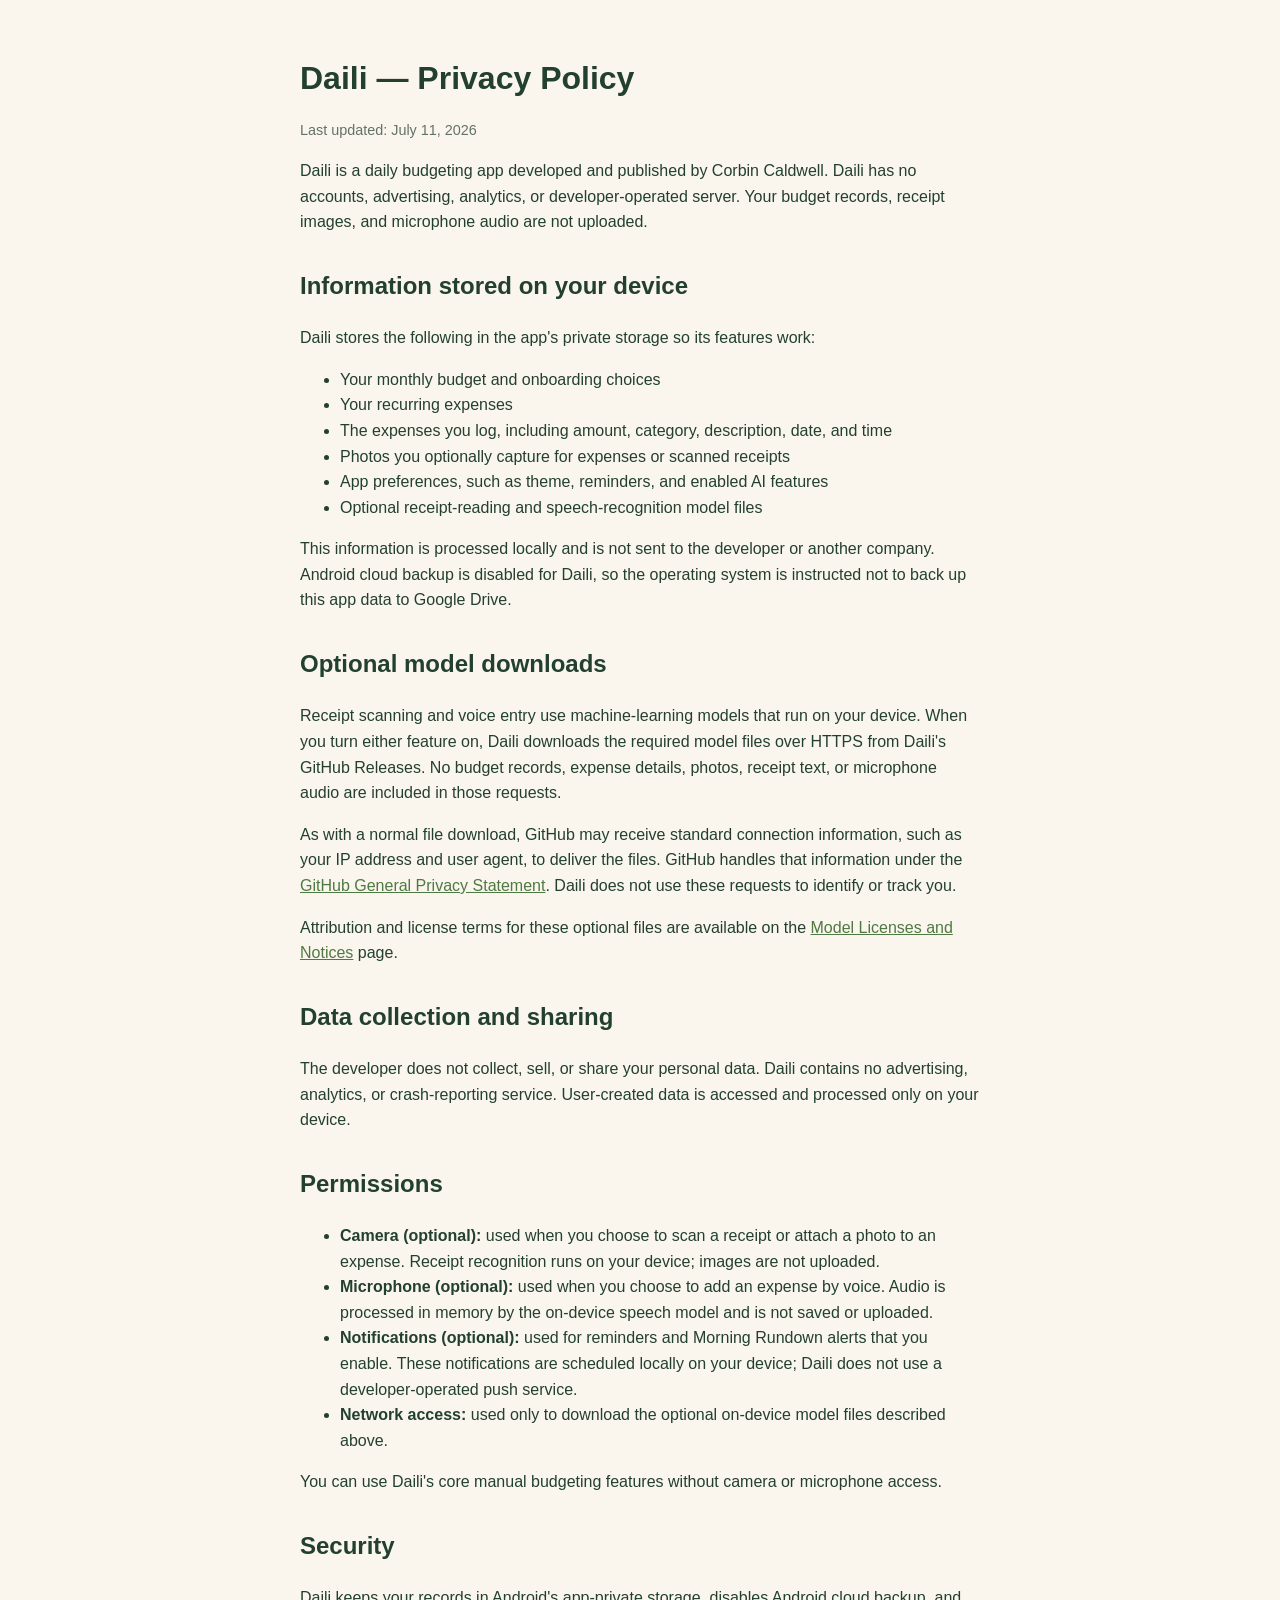
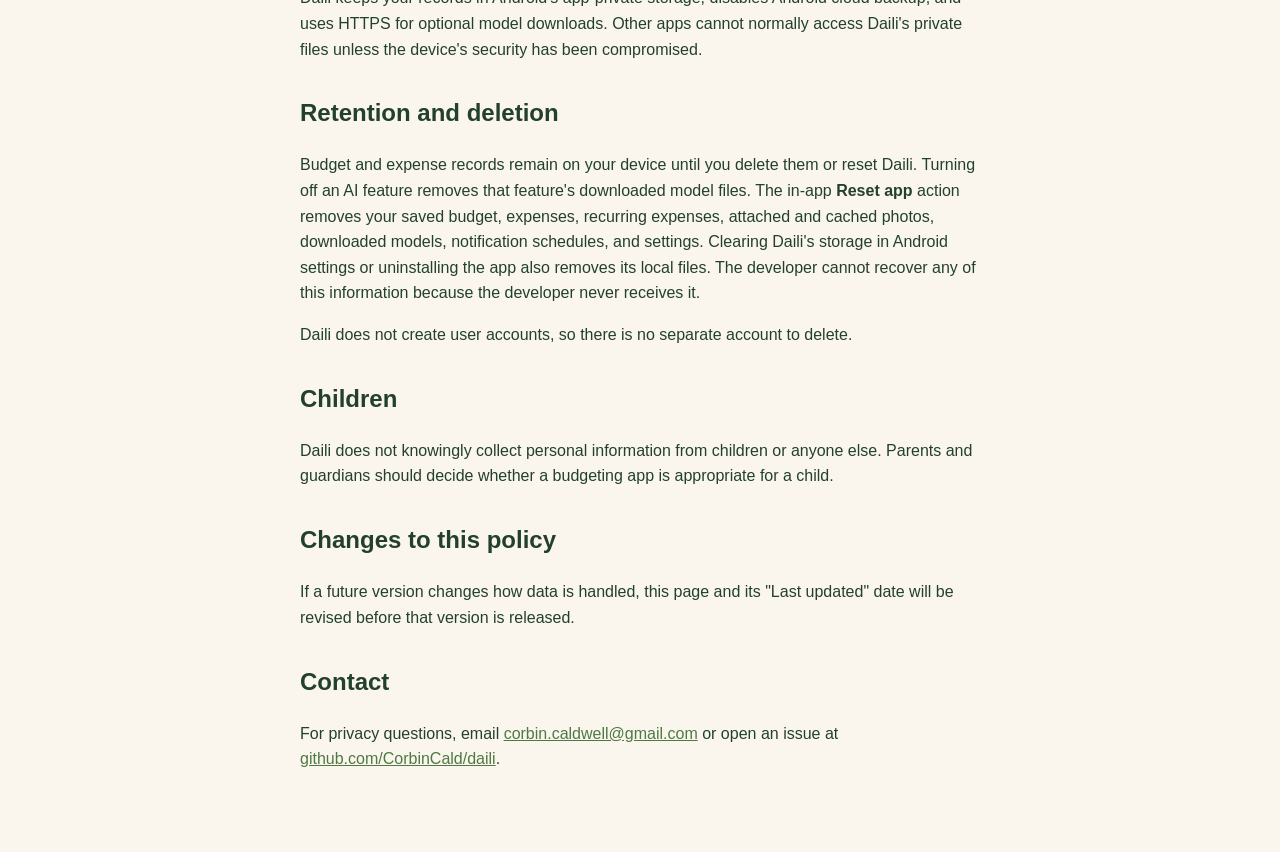
==== docs/index.html @ c700adec "chore: publish Daili distribution resources" ====
<!doctype html>
<html lang="en">
<head>
  <meta charset="utf-8" />
  <meta name="viewport" content="width=device-width, initial-scale=1" />
  <title>Daili — Privacy Policy</title>
  <style>
    body {
      font-family: -apple-system, BlinkMacSystemFont, "Segoe UI", Roboto, sans-serif;
      max-width: 680px;
      margin: 0 auto;
      padding: 2rem 1.25rem 4rem;
      line-height: 1.6;
      color: #23402f;
      background: #faf6ee;
    }
    h1 { margin-bottom: 0.25rem; }
    h2 { margin-top: 2rem; }
    .updated { color: #647266; font-size: 0.9rem; }
    a { color: #4f7942; }
  </style>
</head>
<body>
  <h1>Daili — Privacy Policy</h1>
  <p class="updated">Last updated: July 11, 2026</p>

  <p>
    Daili is a daily budgeting app developed and published by Corbin Caldwell.
    Daili has no accounts, advertising, analytics, or developer-operated server.
    Your budget records, receipt images, and microphone audio are not uploaded.
  </p>

  <h2>Information stored on your device</h2>
  <p>Daili stores the following in the app's private storage so its features work:</p>
  <ul>
    <li>Your monthly budget and onboarding choices</li>
    <li>Your recurring expenses</li>
    <li>The expenses you log, including amount, category, description, date, and time</li>
    <li>Photos you optionally capture for expenses or scanned receipts</li>
    <li>App preferences, such as theme, reminders, and enabled AI features</li>
    <li>Optional receipt-reading and speech-recognition model files</li>
  </ul>
  <p>
    This information is processed locally and is not sent to the developer or another
    company. Android cloud backup is disabled for Daili, so the operating system is
    instructed not to back up this app data to Google Drive.
  </p>

  <h2>Optional model downloads</h2>
  <p>
    Receipt scanning and voice entry use machine-learning models that run on your device.
    When you turn either feature on, Daili downloads the required model files over HTTPS
    from Daili's GitHub Releases. No budget records, expense details, photos, receipt text,
    or microphone audio are included in those requests.
  </p>
  <p>
    As with a normal file download, GitHub may receive standard connection information,
    such as your IP address and user agent, to deliver the files. GitHub handles that
    information under the
    <a href="https://docs.github.com/en/site-policy/privacy-policies/github-general-privacy-statement">GitHub General Privacy Statement</a>.
    Daili does not use these requests to identify or track you.
  </p>
  <p>
    Attribution and license terms for these optional files are available on the
    <a href="./model-notices.html">Model Licenses and Notices</a> page.
  </p>

  <h2>Data collection and sharing</h2>
  <p>
    The developer does not collect, sell, or share your personal data. Daili contains no
    advertising, analytics, or crash-reporting service. User-created data is accessed and
    processed only on your device.
  </p>

  <h2>Permissions</h2>
  <ul>
    <li>
      <strong>Camera (optional):</strong> used when you choose to scan a receipt or attach a
      photo to an expense. Receipt recognition runs on your device; images are not uploaded.
    </li>
    <li>
      <strong>Microphone (optional):</strong> used when you choose to add an expense by voice.
      Audio is processed in memory by the on-device speech model and is not saved or uploaded.
    </li>
    <li>
      <strong>Notifications (optional):</strong> used for reminders and Morning Rundown alerts
      that you enable. These notifications are scheduled locally on your device; Daili does
      not use a developer-operated push service.
    </li>
    <li>
      <strong>Network access:</strong> used only to download the optional on-device model files
      described above.
    </li>
  </ul>
  <p>You can use Daili's core manual budgeting features without camera or microphone access.</p>

  <h2>Security</h2>
  <p>
    Daili keeps your records in Android's app-private storage, disables Android cloud backup,
    and uses HTTPS for optional model downloads. Other apps cannot normally access Daili's
    private files unless the device's security has been compromised.
  </p>

  <h2>Retention and deletion</h2>
  <p>
    Budget and expense records remain on your device until you delete them or reset Daili.
    Turning off an AI feature removes that feature's downloaded model files. The in-app
    <strong>Reset app</strong> action removes your saved budget, expenses, recurring expenses,
    attached and cached photos, downloaded models, notification schedules, and settings.
    Clearing Daili's storage in Android settings or uninstalling the app also removes its local
    files. The developer cannot recover any of this information because the developer never
    receives it.
  </p>
  <p>Daili does not create user accounts, so there is no separate account to delete.</p>

  <h2>Children</h2>
  <p>
    Daili does not knowingly collect personal information from children or anyone else.
    Parents and guardians should decide whether a budgeting app is appropriate for a child.
  </p>

  <h2>Changes to this policy</h2>
  <p>
    If a future version changes how data is handled, this page and its "Last updated" date
    will be revised before that version is released.
  </p>

  <h2>Contact</h2>
  <p>
    For privacy questions, email
    <a href="mailto:corbin.caldwell@gmail.com">corbin.caldwell@gmail.com</a>
    or open an issue at
    <a href="https://github.com/CorbinCald/daili">github.com/CorbinCald/daili</a>.
  </p>
</body>
</html>
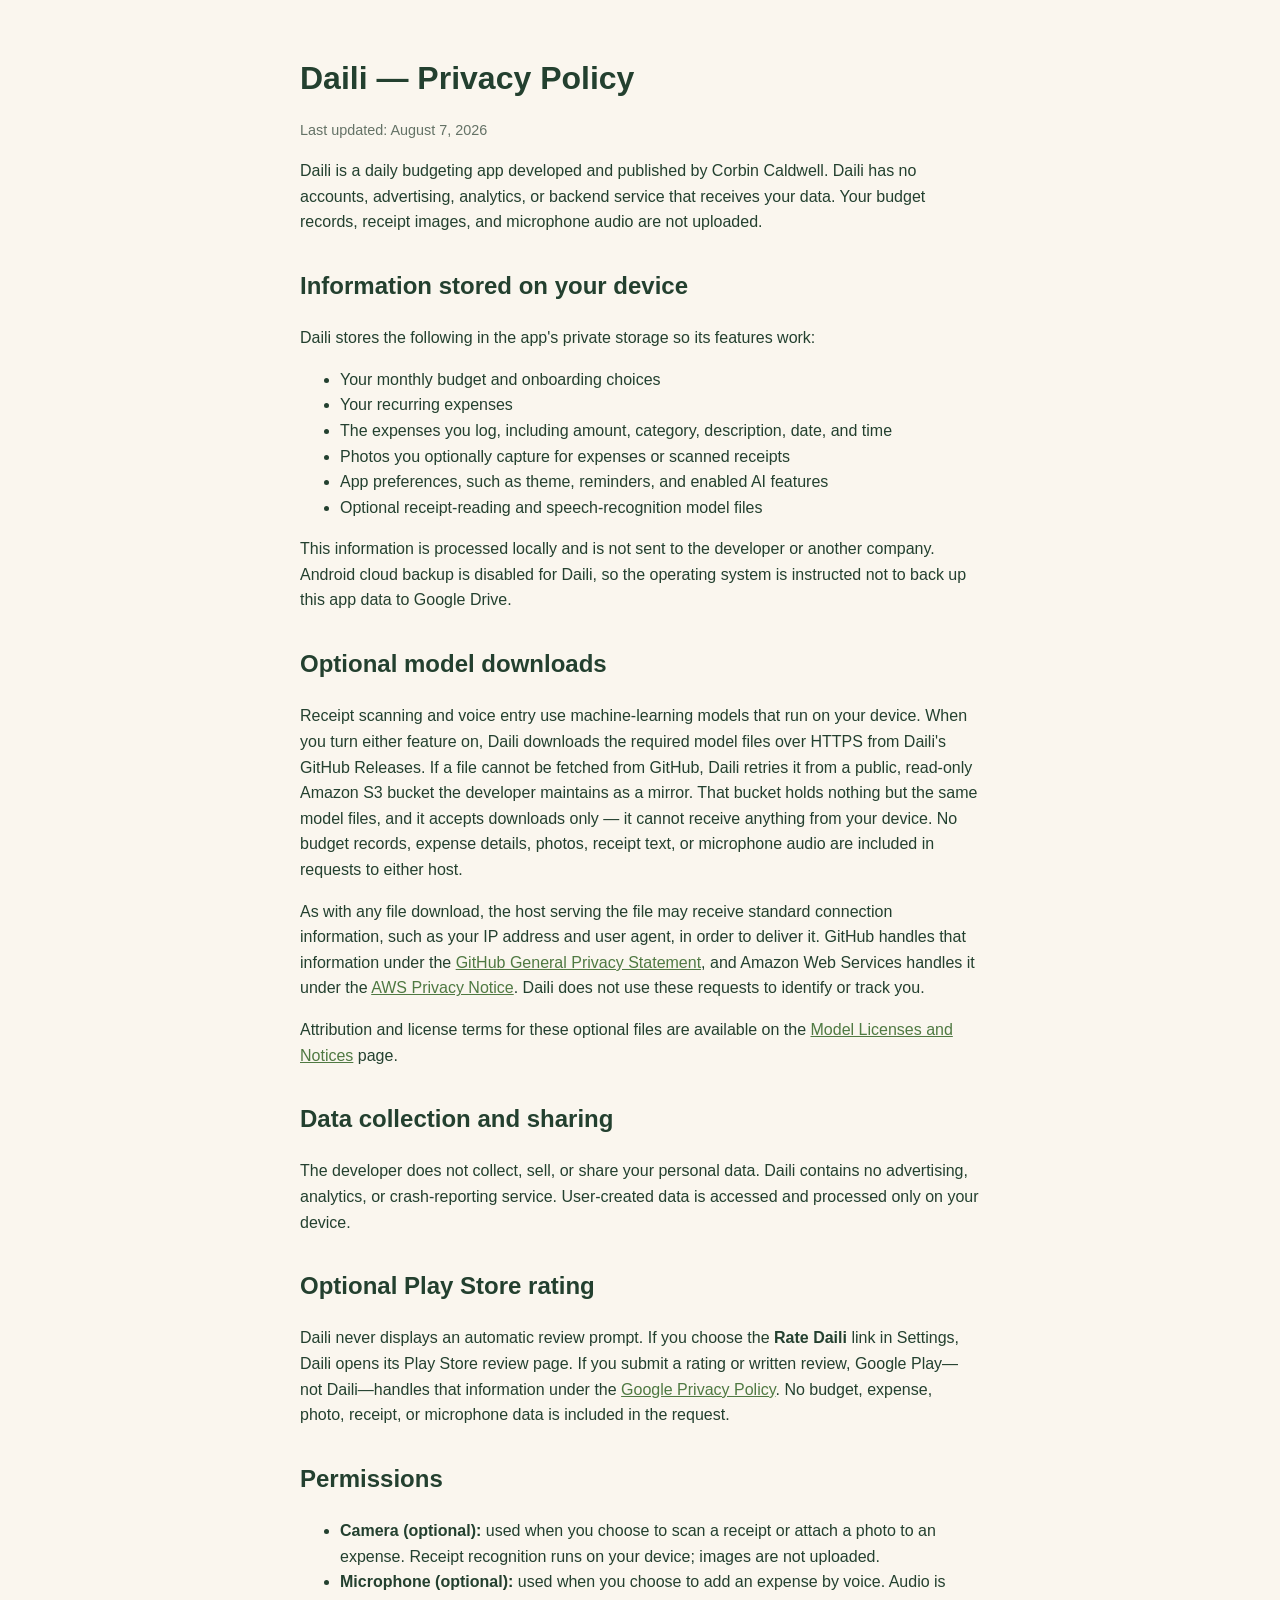
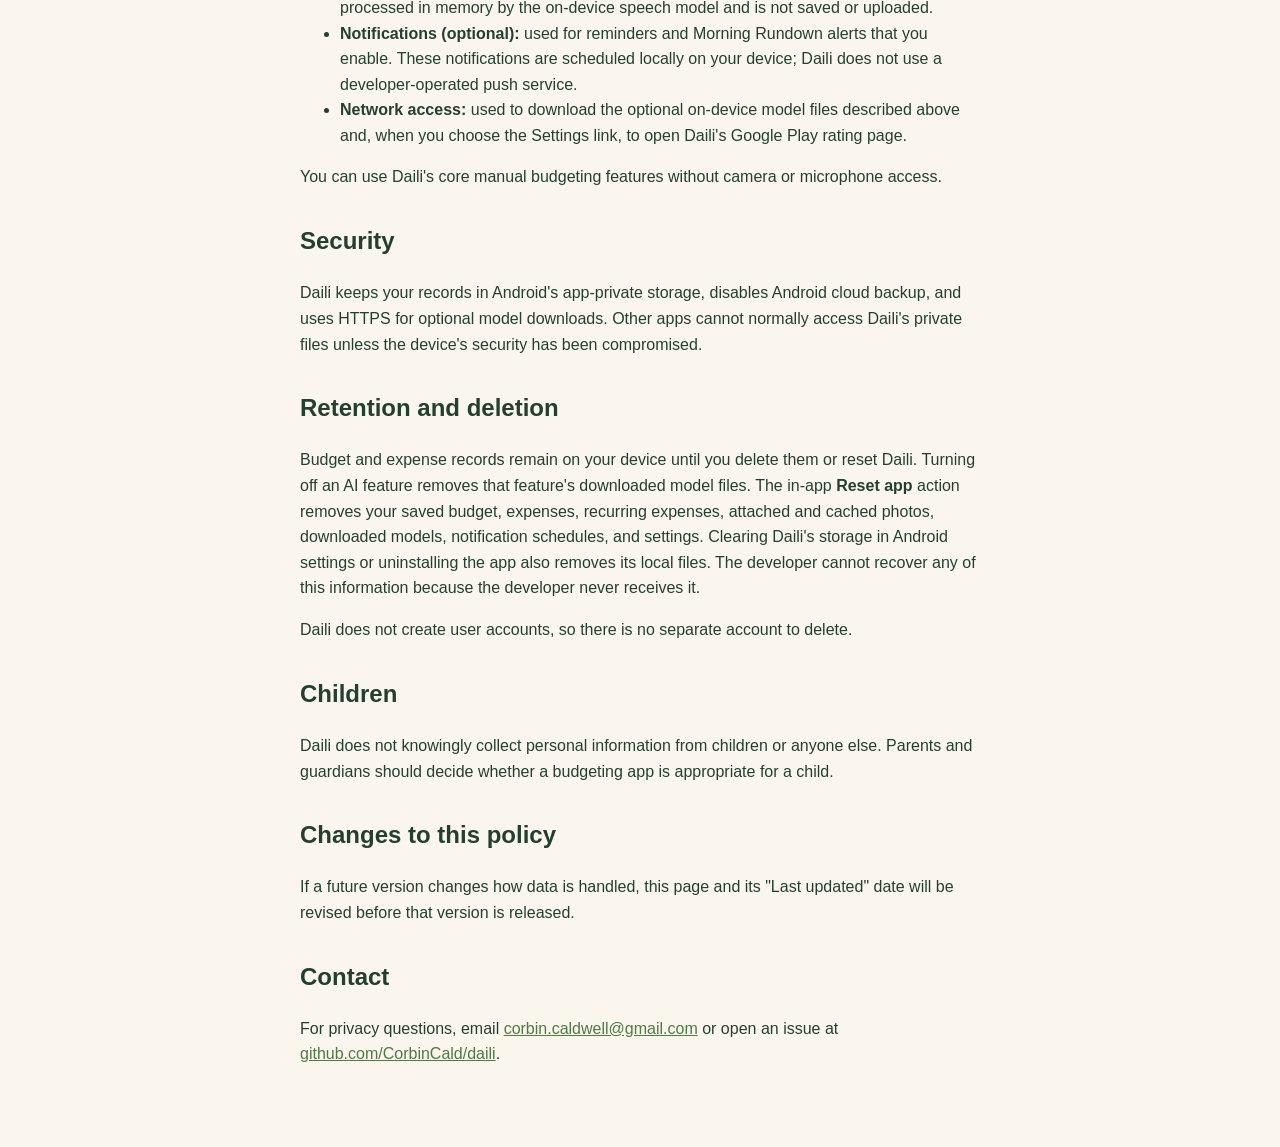
==== commit cc12e6be: "docs: sync the published policy and notices with the shipping app The live pages were last updated J" ====
--- a/docs/index.html
+++ b/docs/index.html
@@ -22,12 +22,13 @@
 </head>
 <body>
   <h1>Daili — Privacy Policy</h1>
-  <p class="updated">Last updated: July 11, 2026</p>
+  <p class="updated">Last updated: August 7, 2026</p>
 
   <p>
     Daili is a daily budgeting app developed and published by Corbin Caldwell.
-    Daili has no accounts, advertising, analytics, or developer-operated server.
-    Your budget records, receipt images, and microphone audio are not uploaded.
+    Daili has no accounts, advertising, analytics, or backend service that receives
+    your data. Your budget records, receipt images, and microphone audio are not
+    uploaded.
   </p>
 
   <h2>Information stored on your device</h2>
@@ -50,14 +51,19 @@
   <p>
     Receipt scanning and voice entry use machine-learning models that run on your device.
     When you turn either feature on, Daili downloads the required model files over HTTPS
-    from Daili's GitHub Releases. No budget records, expense details, photos, receipt text,
-    or microphone audio are included in those requests.
+    from Daili's GitHub Releases. If a file cannot be fetched from GitHub, Daili retries it
+    from a public, read-only Amazon S3 bucket the developer maintains as a mirror. That
+    bucket holds nothing but the same model files, and it accepts downloads only — it
+    cannot receive anything from your device. No budget records, expense details, photos,
+    receipt text, or microphone audio are included in requests to either host.
   </p>
   <p>
-    As with a normal file download, GitHub may receive standard connection information,
-    such as your IP address and user agent, to deliver the files. GitHub handles that
-    information under the
-    <a href="https://docs.github.com/en/site-policy/privacy-policies/github-general-privacy-statement">GitHub General Privacy Statement</a>.
+    As with any file download, the host serving the file may receive standard connection
+    information, such as your IP address and user agent, in order to deliver it. GitHub
+    handles that information under the
+    <a href="https://docs.github.com/en/site-policy/privacy-policies/github-general-privacy-statement">GitHub General Privacy Statement</a>,
+    and Amazon Web Services handles it under the
+    <a href="https://aws.amazon.com/privacy/">AWS Privacy Notice</a>.
     Daili does not use these requests to identify or track you.
   </p>
   <p>
@@ -70,6 +76,15 @@
     The developer does not collect, sell, or share your personal data. Daili contains no
     advertising, analytics, or crash-reporting service. User-created data is accessed and
     processed only on your device.
+  </p>
+
+  <h2>Optional Play Store rating</h2>
+  <p>
+    Daili never displays an automatic review prompt. If you choose the
+    <strong>Rate Daili</strong> link in Settings, Daili opens its Play Store review page.
+    If you submit a rating or written review, Google Play—not Daili—handles that information under the
+    <a href="https://policies.google.com/privacy">Google Privacy Policy</a>. No budget,
+    expense, photo, receipt, or microphone data is included in the request.
   </p>
 
   <h2>Permissions</h2>
@@ -88,8 +103,9 @@
       not use a developer-operated push service.
     </li>
     <li>
-      <strong>Network access:</strong> used only to download the optional on-device model files
-      described above.
+      <strong>Network access:</strong> used to download the optional on-device model files
+      described above and, when you choose the Settings link, to open Daili's Google Play
+      rating page.
     </li>
   </ul>
   <p>You can use Daili's core manual budgeting features without camera or microphone access.</p>
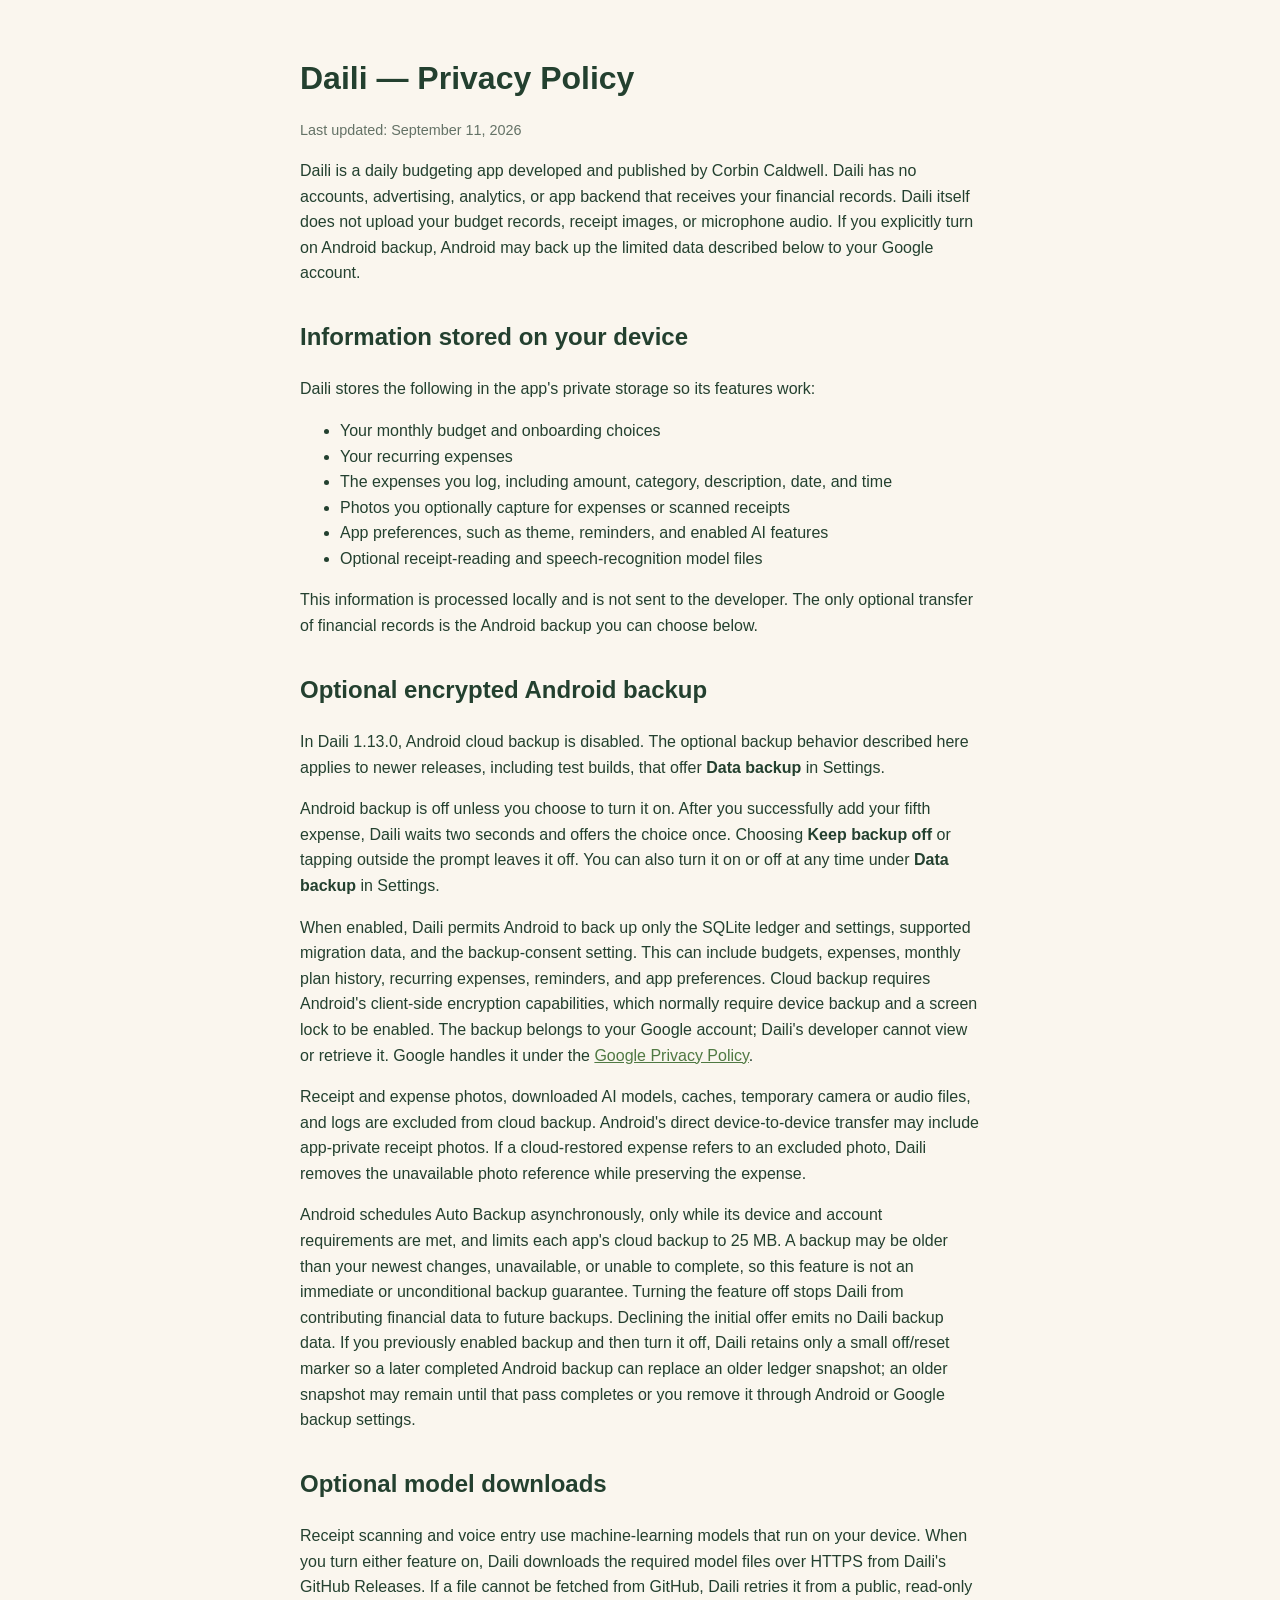
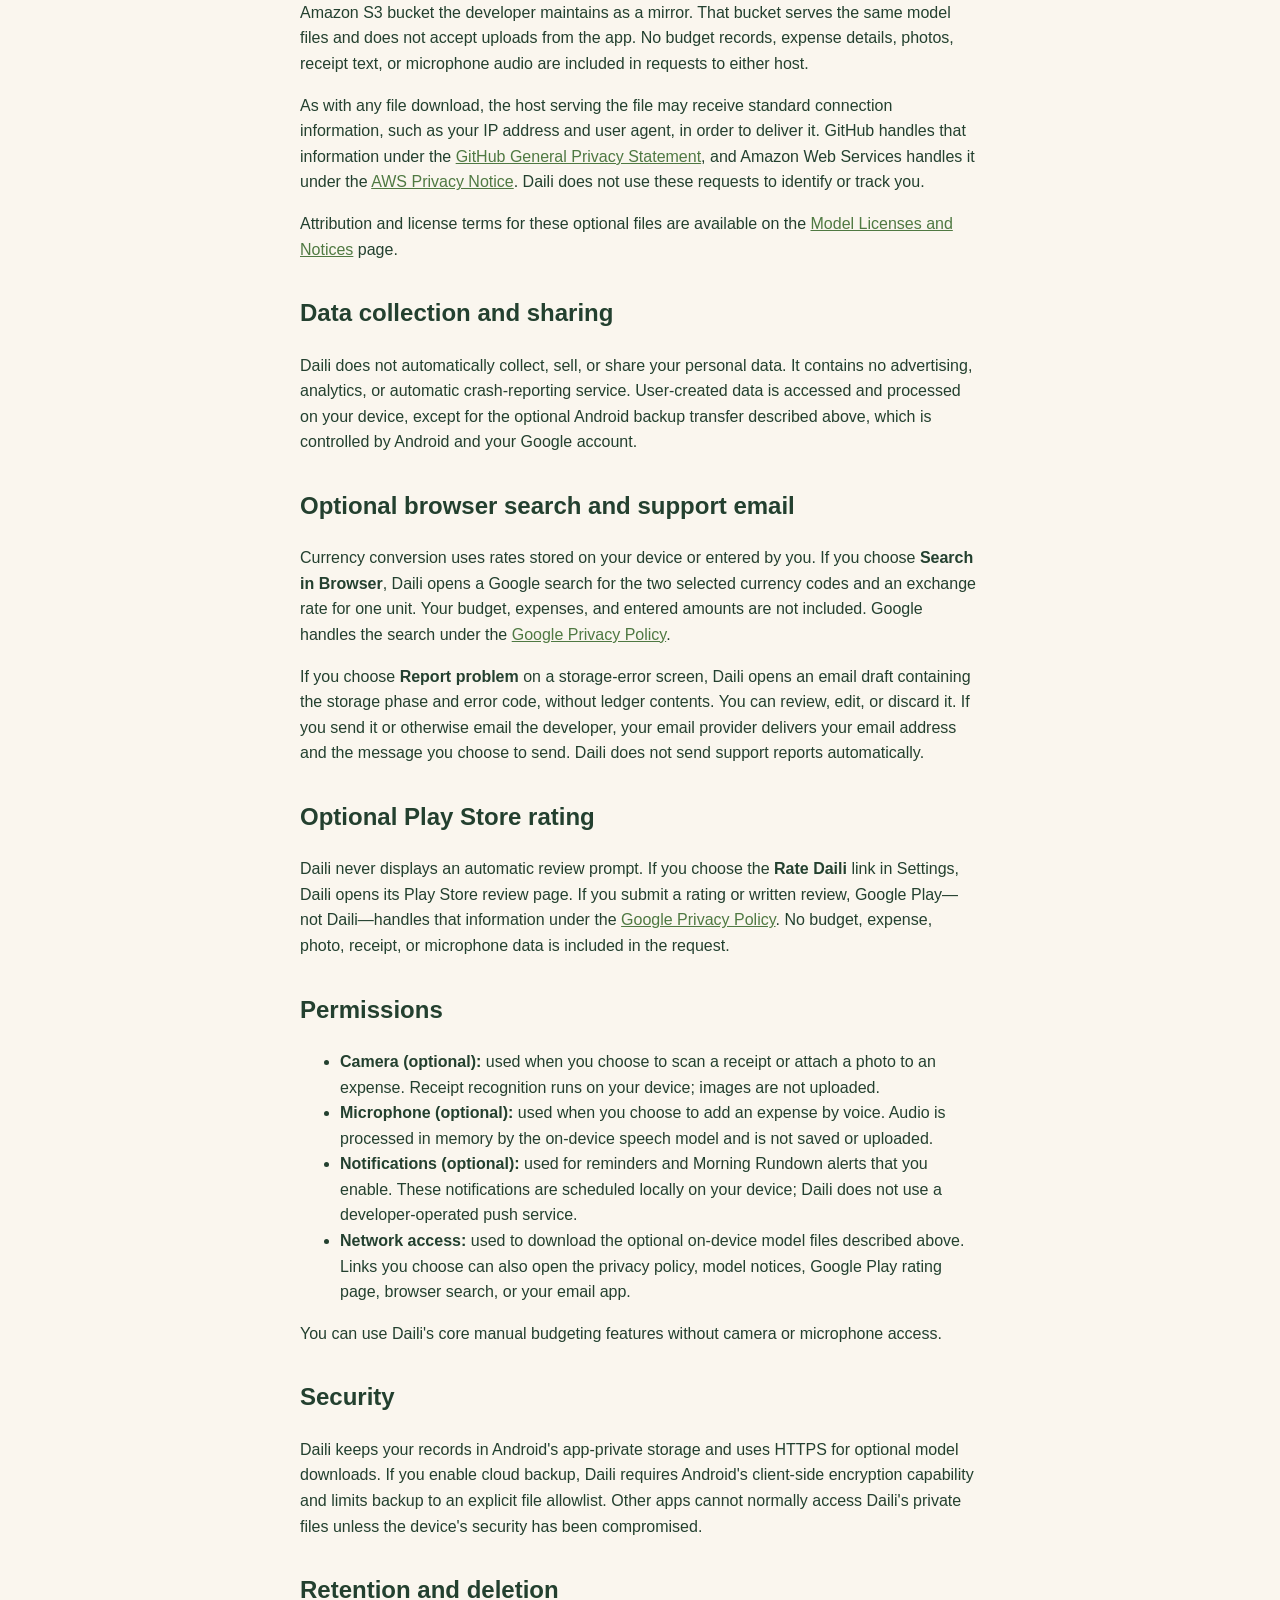
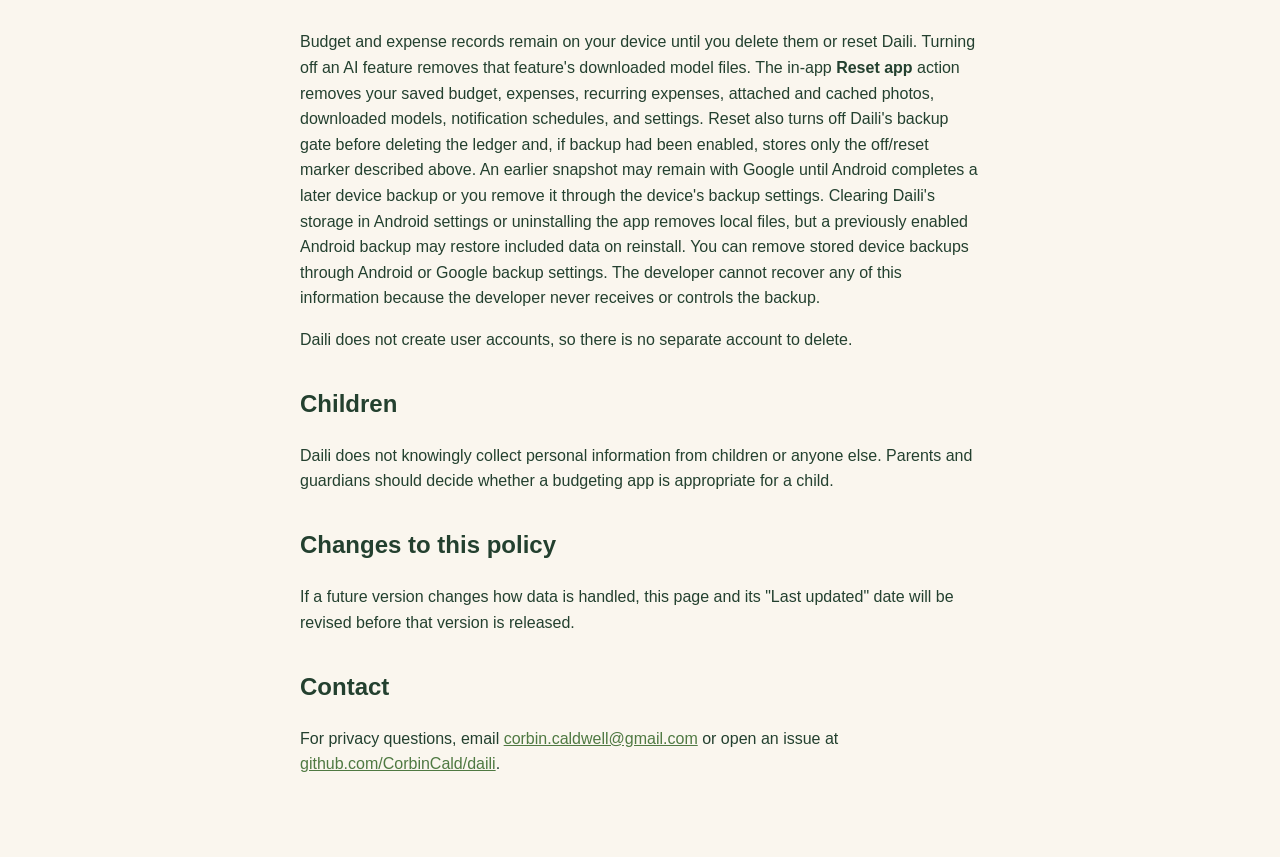
==== commit e04f7359: "docs: update privacy disclosures and model license notices" ====
--- a/docs/index.html
+++ b/docs/index.html
@@ -22,13 +22,14 @@
 </head>
 <body>
   <h1>Daili — Privacy Policy</h1>
-  <p class="updated">Last updated: August 7, 2026</p>
+  <p class="updated">Last updated: September 11, 2026</p>
 
   <p>
     Daili is a daily budgeting app developed and published by Corbin Caldwell.
-    Daili has no accounts, advertising, analytics, or backend service that receives
-    your data. Your budget records, receipt images, and microphone audio are not
-    uploaded.
+    Daili has no accounts, advertising, analytics, or app backend that receives
+    your financial records. Daili itself does not upload your budget records, receipt images,
+    or microphone audio. If you explicitly turn on Android backup, Android may
+    back up the limited data described below to your Google account.
   </p>
 
   <h2>Information stored on your device</h2>
@@ -42,9 +43,48 @@
     <li>Optional receipt-reading and speech-recognition model files</li>
   </ul>
   <p>
-    This information is processed locally and is not sent to the developer or another
-    company. Android cloud backup is disabled for Daili, so the operating system is
-    instructed not to back up this app data to Google Drive.
+    This information is processed locally and is not sent to the developer. The only
+    optional transfer of financial records is the Android backup you can choose below.
+  </p>
+
+  <h2>Optional encrypted Android backup</h2>
+  <p>
+    In Daili 1.13.0, Android cloud backup is disabled. The optional backup behavior
+    described here applies to newer releases, including test builds, that offer
+    <strong>Data backup</strong> in Settings.
+  </p>
+  <p>
+    Android backup is off unless you choose to turn it on. After you successfully add
+    your fifth expense, Daili waits two seconds and offers the choice once. Choosing
+    <strong>Keep backup off</strong> or tapping outside the prompt leaves it off. You
+    can also turn it on or off at any time under <strong>Data backup</strong> in Settings.
+  </p>
+  <p>
+    When enabled, Daili permits Android to back up only the SQLite ledger and settings,
+    supported migration data, and the backup-consent setting. This can include budgets,
+    expenses, monthly plan history, recurring expenses, reminders, and app preferences.
+    Cloud backup requires Android's client-side encryption capabilities, which normally
+    require device backup and a screen lock to be enabled. The backup belongs to your
+    Google account; Daili's developer cannot view or retrieve it. Google handles it under
+    the <a href="https://policies.google.com/privacy">Google Privacy Policy</a>.
+  </p>
+  <p>
+    Receipt and expense photos, downloaded AI models, caches, temporary camera or audio
+    files, and logs are excluded from cloud backup. Android's direct device-to-device
+    transfer may include app-private receipt photos. If a cloud-restored expense refers
+    to an excluded photo, Daili removes the unavailable photo reference while preserving
+    the expense.
+  </p>
+  <p>
+    Android schedules Auto Backup asynchronously, only while its device and account
+    requirements are met, and limits each app's cloud backup to 25 MB. A backup may be
+    older than your newest changes, unavailable, or unable to complete, so this feature
+    is not an immediate or unconditional backup guarantee. Turning the feature off stops
+    Daili from contributing financial data to future backups. Declining the initial offer
+    emits no Daili backup data. If you previously enabled backup and then turn it off,
+    Daili retains only a small off/reset marker so a later completed Android backup can
+    replace an older ledger snapshot; an older snapshot may remain until that pass
+    completes or you remove it through Android or Google backup settings.
   </p>
 
   <h2>Optional model downloads</h2>
@@ -53,8 +93,8 @@
     When you turn either feature on, Daili downloads the required model files over HTTPS
     from Daili's GitHub Releases. If a file cannot be fetched from GitHub, Daili retries it
     from a public, read-only Amazon S3 bucket the developer maintains as a mirror. That
-    bucket holds nothing but the same model files, and it accepts downloads only — it
-    cannot receive anything from your device. No budget records, expense details, photos,
+    bucket serves the same model files and does not accept uploads from the app.
+    No budget records, expense details, photos,
     receipt text, or microphone audio are included in requests to either host.
   </p>
   <p>
@@ -73,9 +113,26 @@
 
   <h2>Data collection and sharing</h2>
   <p>
-    The developer does not collect, sell, or share your personal data. Daili contains no
-    advertising, analytics, or crash-reporting service. User-created data is accessed and
-    processed only on your device.
+    Daili does not automatically collect, sell, or share your personal data. It contains no
+    advertising, analytics, or automatic crash-reporting service. User-created data is accessed and
+    processed on your device, except for the optional Android backup transfer described
+    above, which is controlled by Android and your Google account.
+  </p>
+
+  <h2>Optional browser search and support email</h2>
+  <p>
+    Currency conversion uses rates stored on your device or entered by you. If you
+    choose <strong>Search in Browser</strong>, Daili opens a Google search for the two
+    selected currency codes and an exchange rate for one unit. Your budget, expenses,
+    and entered amounts are not included. Google handles the search under the
+    <a href="https://policies.google.com/privacy">Google Privacy Policy</a>.
+  </p>
+  <p>
+    If you choose <strong>Report problem</strong> on a storage-error screen, Daili
+    opens an email draft containing the storage phase and error code, without ledger
+    contents. You can review, edit, or discard it. If you send it or otherwise email
+    the developer, your email provider delivers your email address and the message
+    you choose to send. Daili does not send support reports automatically.
   </p>
 
   <h2>Optional Play Store rating</h2>
@@ -104,17 +161,19 @@
     </li>
     <li>
       <strong>Network access:</strong> used to download the optional on-device model files
-      described above and, when you choose the Settings link, to open Daili's Google Play
-      rating page.
+      described above. Links you choose can also open the privacy policy, model notices,
+      Google Play rating page, browser search, or your email app.
     </li>
   </ul>
   <p>You can use Daili's core manual budgeting features without camera or microphone access.</p>
 
   <h2>Security</h2>
   <p>
-    Daili keeps your records in Android's app-private storage, disables Android cloud backup,
-    and uses HTTPS for optional model downloads. Other apps cannot normally access Daili's
-    private files unless the device's security has been compromised.
+    Daili keeps your records in Android's app-private storage and uses HTTPS for optional
+    model downloads. If you enable cloud backup, Daili requires Android's client-side
+    encryption capability and limits backup to an explicit file allowlist. Other apps
+    cannot normally access Daili's private files unless the device's security has been
+    compromised.
   </p>
 
   <h2>Retention and deletion</h2>
@@ -123,9 +182,15 @@
     Turning off an AI feature removes that feature's downloaded model files. The in-app
     <strong>Reset app</strong> action removes your saved budget, expenses, recurring expenses,
     attached and cached photos, downloaded models, notification schedules, and settings.
-    Clearing Daili's storage in Android settings or uninstalling the app also removes its local
-    files. The developer cannot recover any of this information because the developer never
-    receives it.
+    Reset also turns off Daili's backup gate before deleting the ledger and, if backup had
+    been enabled, stores only the off/reset marker described above. An earlier snapshot
+    may remain with Google until
+    Android completes a later device backup or you remove it through the device's backup
+    settings. Clearing Daili's storage in
+    Android settings or uninstalling the app removes local files, but a previously enabled
+    Android backup may restore included data on reinstall. You can remove stored device
+    backups through Android or Google backup settings. The developer cannot recover any of
+    this information because the developer never receives or controls the backup.
   </p>
   <p>Daili does not create user accounts, so there is no separate account to delete.</p>
 
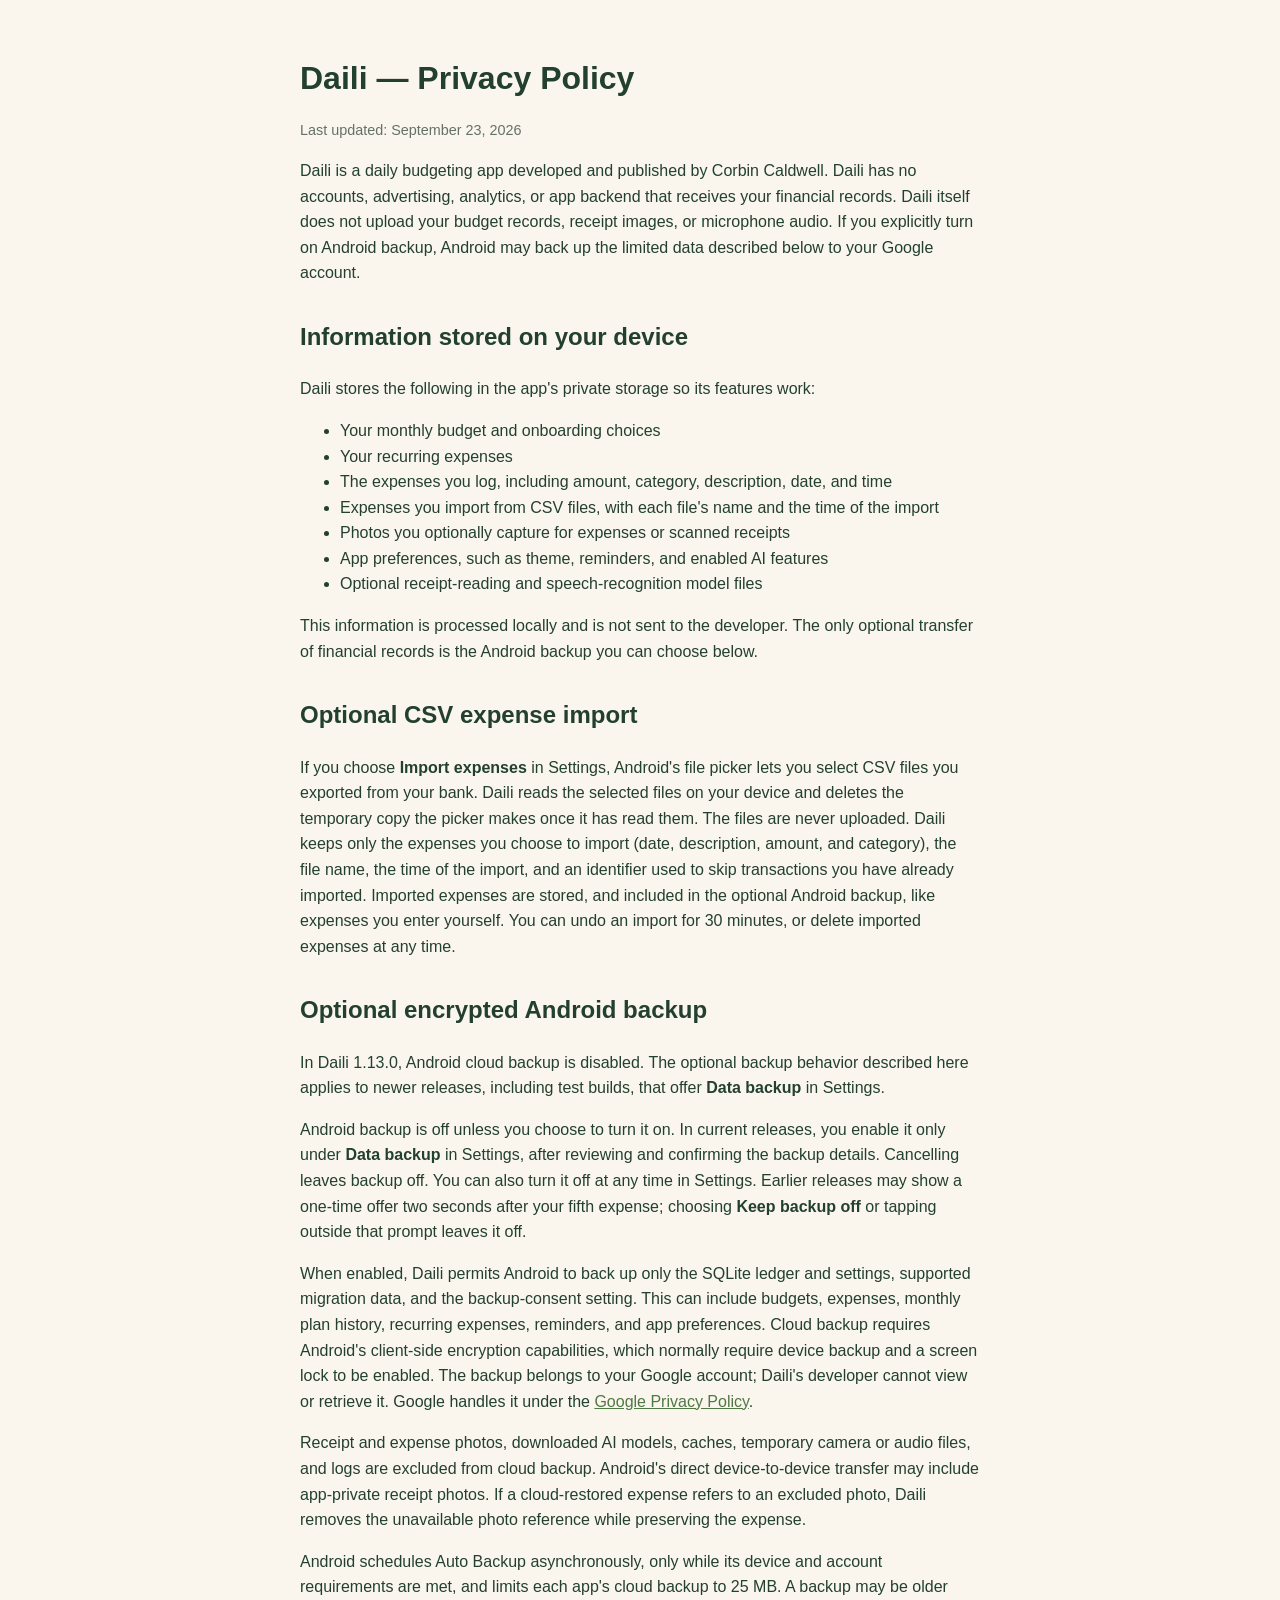
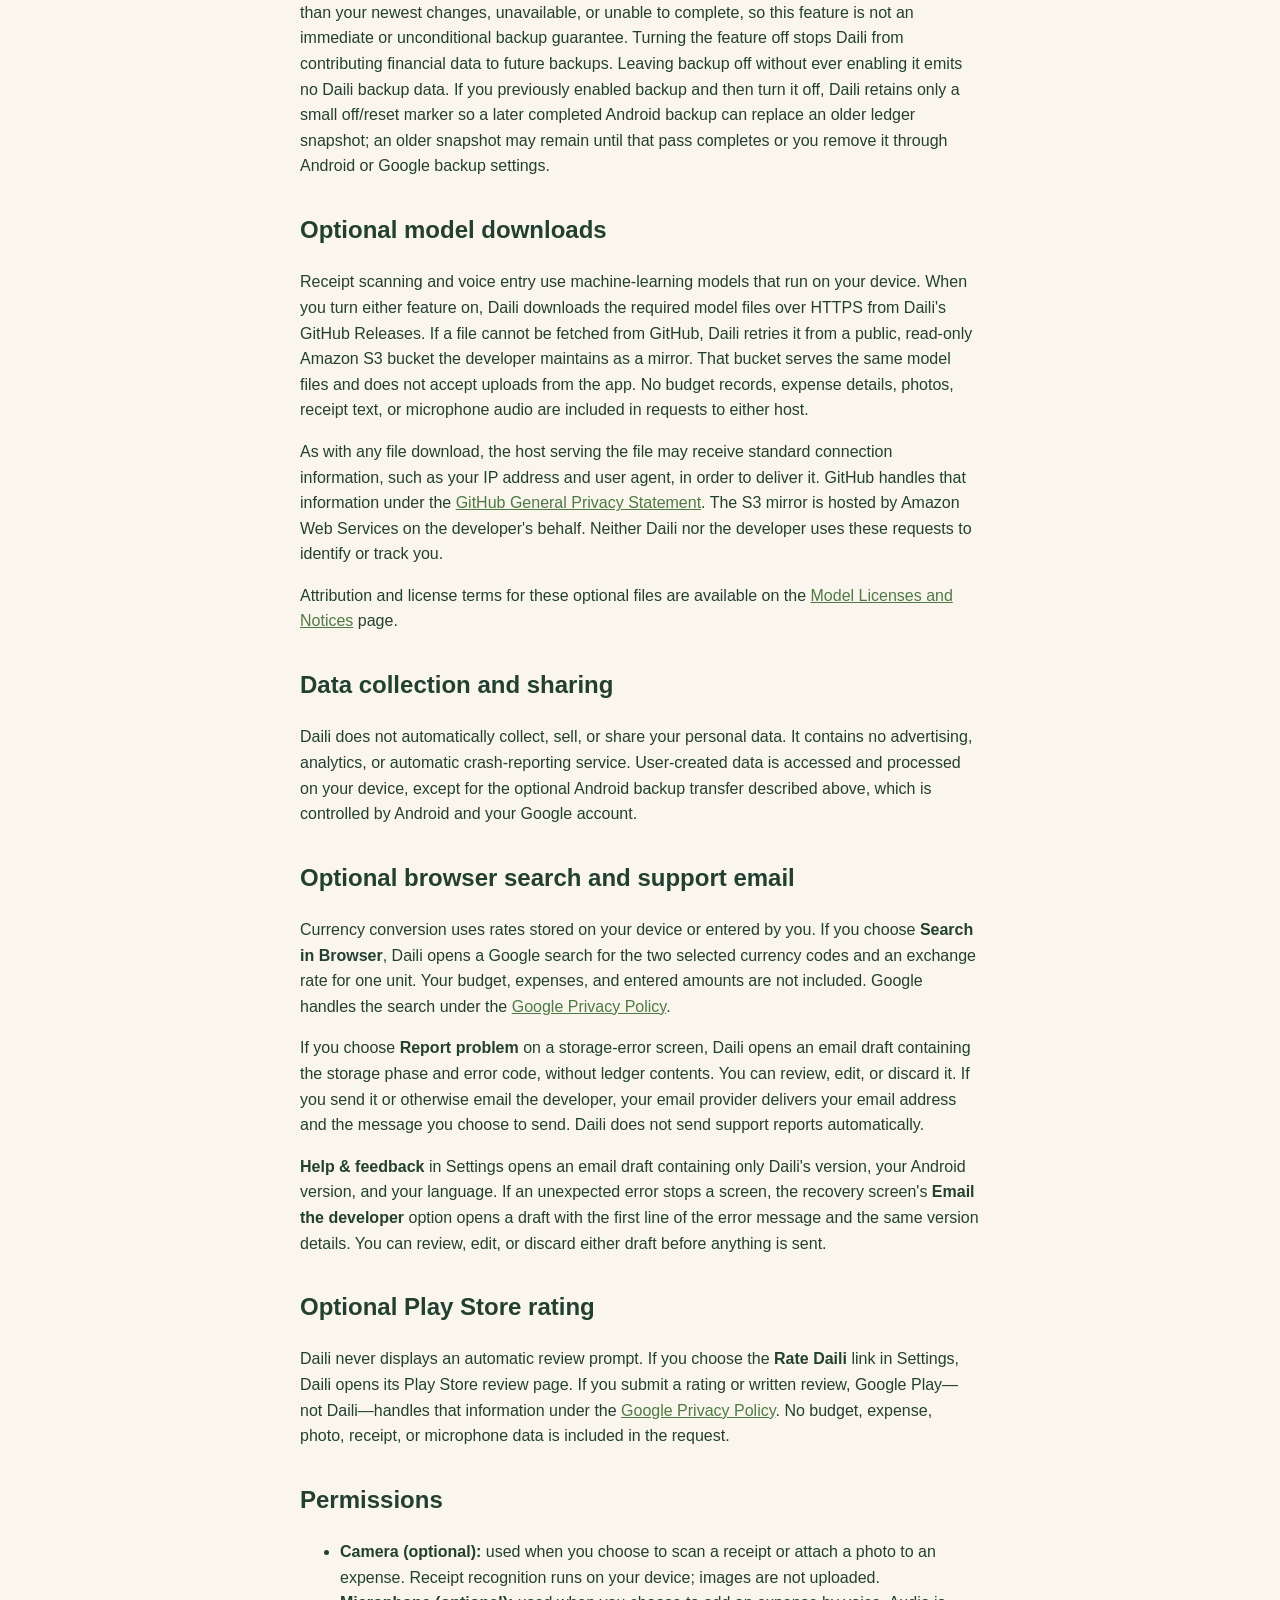
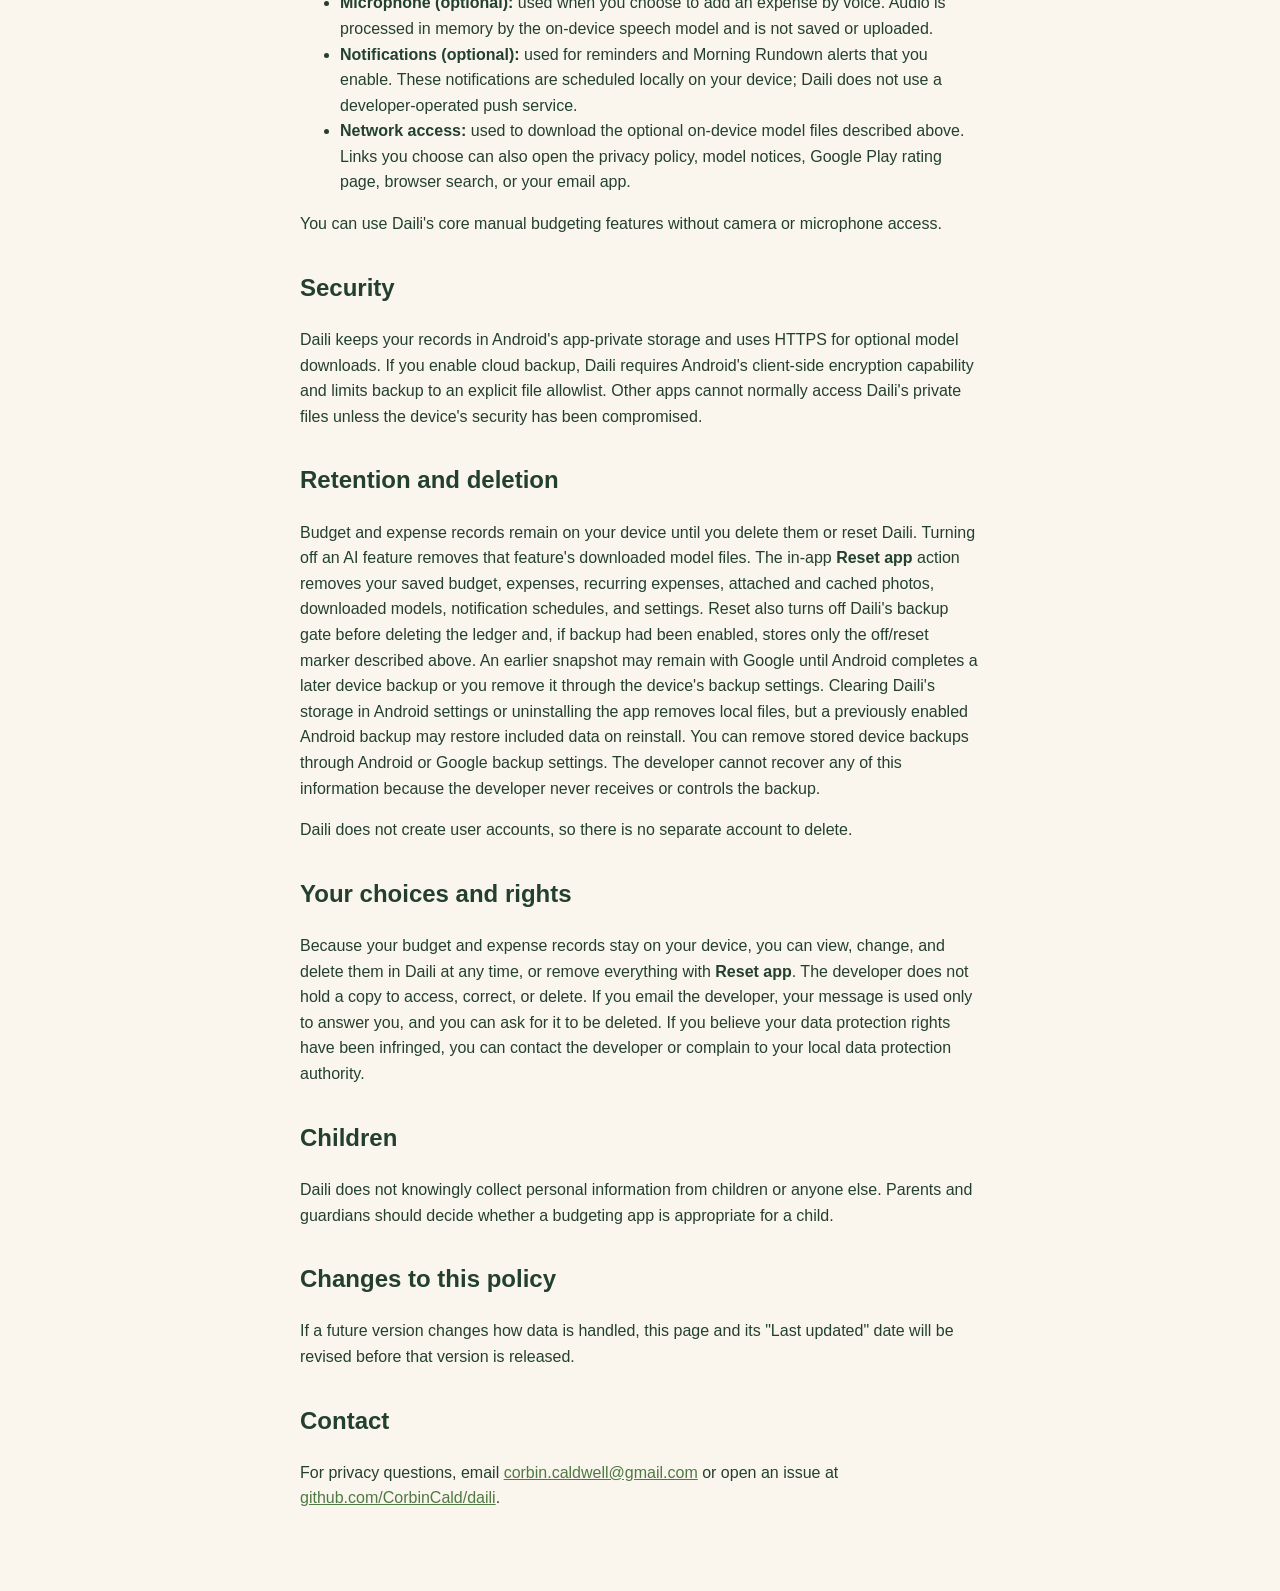
==== commit efefc626: "docs: publish the Daili 1.16.0 privacy policy Syncs docs/index.html with daili-app 69ebddb (PR #207)" ====
--- a/docs/index.html
+++ b/docs/index.html
@@ -22,7 +22,7 @@
 </head>
 <body>
   <h1>Daili — Privacy Policy</h1>
-  <p class="updated">Last updated: September 11, 2026</p>
+  <p class="updated">Last updated: September 23, 2026</p>
 
   <p>
     Daili is a daily budgeting app developed and published by Corbin Caldwell.
@@ -38,6 +38,7 @@
     <li>Your monthly budget and onboarding choices</li>
     <li>Your recurring expenses</li>
     <li>The expenses you log, including amount, category, description, date, and time</li>
+    <li>Expenses you import from CSV files, with each file's name and the time of the import</li>
     <li>Photos you optionally capture for expenses or scanned receipts</li>
     <li>App preferences, such as theme, reminders, and enabled AI features</li>
     <li>Optional receipt-reading and speech-recognition model files</li>
@@ -47,6 +48,18 @@
     optional transfer of financial records is the Android backup you can choose below.
   </p>
 
+  <h2>Optional CSV expense import</h2>
+  <p>
+    If you choose <strong>Import expenses</strong> in Settings, Android's file picker lets you
+    select CSV files you exported from your bank. Daili reads the selected files on your device
+    and deletes the temporary copy the picker makes once it has read them. The files are never
+    uploaded. Daili keeps only the expenses you choose to import (date, description, amount,
+    and category), the file name, the time of the import, and an identifier used to skip
+    transactions you have already imported. Imported expenses are stored, and included in the
+    optional Android backup, like expenses you enter yourself. You can undo an import for 30
+    minutes, or delete imported expenses at any time.
+  </p>
+
   <h2>Optional encrypted Android backup</h2>
   <p>
     In Daili 1.13.0, Android cloud backup is disabled. The optional backup behavior
@@ -54,10 +67,12 @@
     <strong>Data backup</strong> in Settings.
   </p>
   <p>
-    Android backup is off unless you choose to turn it on. After you successfully add
-    your fifth expense, Daili waits two seconds and offers the choice once. Choosing
-    <strong>Keep backup off</strong> or tapping outside the prompt leaves it off. You
-    can also turn it on or off at any time under <strong>Data backup</strong> in Settings.
+    Android backup is off unless you choose to turn it on. In current releases, you
+    enable it only under <strong>Data backup</strong> in Settings, after reviewing and
+    confirming the backup details. Cancelling leaves backup off. You can also turn it
+    off at any time in Settings. Earlier releases may show a one-time offer two seconds
+    after your fifth expense; choosing <strong>Keep backup off</strong> or tapping
+    outside that prompt leaves it off.
   </p>
   <p>
     When enabled, Daili permits Android to back up only the SQLite ledger and settings,
@@ -80,11 +95,11 @@
     requirements are met, and limits each app's cloud backup to 25 MB. A backup may be
     older than your newest changes, unavailable, or unable to complete, so this feature
     is not an immediate or unconditional backup guarantee. Turning the feature off stops
-    Daili from contributing financial data to future backups. Declining the initial offer
-    emits no Daili backup data. If you previously enabled backup and then turn it off,
-    Daili retains only a small off/reset marker so a later completed Android backup can
-    replace an older ledger snapshot; an older snapshot may remain until that pass
-    completes or you remove it through Android or Google backup settings.
+    Daili from contributing financial data to future backups. Leaving backup off without
+    ever enabling it emits no Daili backup data. If you previously enabled backup and
+    then turn it off, Daili retains only a small off/reset marker so a later completed
+    Android backup can replace an older ledger snapshot; an older snapshot may remain
+    until that pass completes or you remove it through Android or Google backup settings.
   </p>
 
   <h2>Optional model downloads</h2>
@@ -101,10 +116,9 @@
     As with any file download, the host serving the file may receive standard connection
     information, such as your IP address and user agent, in order to deliver it. GitHub
     handles that information under the
-    <a href="https://docs.github.com/en/site-policy/privacy-policies/github-general-privacy-statement">GitHub General Privacy Statement</a>,
-    and Amazon Web Services handles it under the
-    <a href="https://aws.amazon.com/privacy/">AWS Privacy Notice</a>.
-    Daili does not use these requests to identify or track you.
+    <a href="https://docs.github.com/en/site-policy/privacy-policies/github-general-privacy-statement">GitHub General Privacy Statement</a>.
+    The S3 mirror is hosted by Amazon Web Services on the developer's behalf.
+    Neither Daili nor the developer uses these requests to identify or track you.
   </p>
   <p>
     Attribution and license terms for these optional files are available on the
@@ -133,6 +147,13 @@
     contents. You can review, edit, or discard it. If you send it or otherwise email
     the developer, your email provider delivers your email address and the message
     you choose to send. Daili does not send support reports automatically.
+  </p>
+  <p>
+    <strong>Help &amp; feedback</strong> in Settings opens an email draft containing only
+    Daili's version, your Android version, and your language. If an unexpected error stops a
+    screen, the recovery screen's <strong>Email the developer</strong> option opens a draft
+    with the first line of the error message and the same version details. You can review,
+    edit, or discard either draft before anything is sent.
   </p>
 
   <h2>Optional Play Store rating</h2>
@@ -194,6 +215,16 @@
   </p>
   <p>Daili does not create user accounts, so there is no separate account to delete.</p>
 
+  <h2>Your choices and rights</h2>
+  <p>
+    Because your budget and expense records stay on your device, you can view, change, and
+    delete them in Daili at any time, or remove everything with <strong>Reset app</strong>.
+    The developer does not hold a copy to access, correct, or delete. If you email the
+    developer, your message is used only to answer you, and you can ask for it to be deleted.
+    If you believe your data protection rights have been infringed, you can contact the
+    developer or complain to your local data protection authority.
+  </p>
+
   <h2>Children</h2>
   <p>
     Daili does not knowingly collect personal information from children or anyone else.
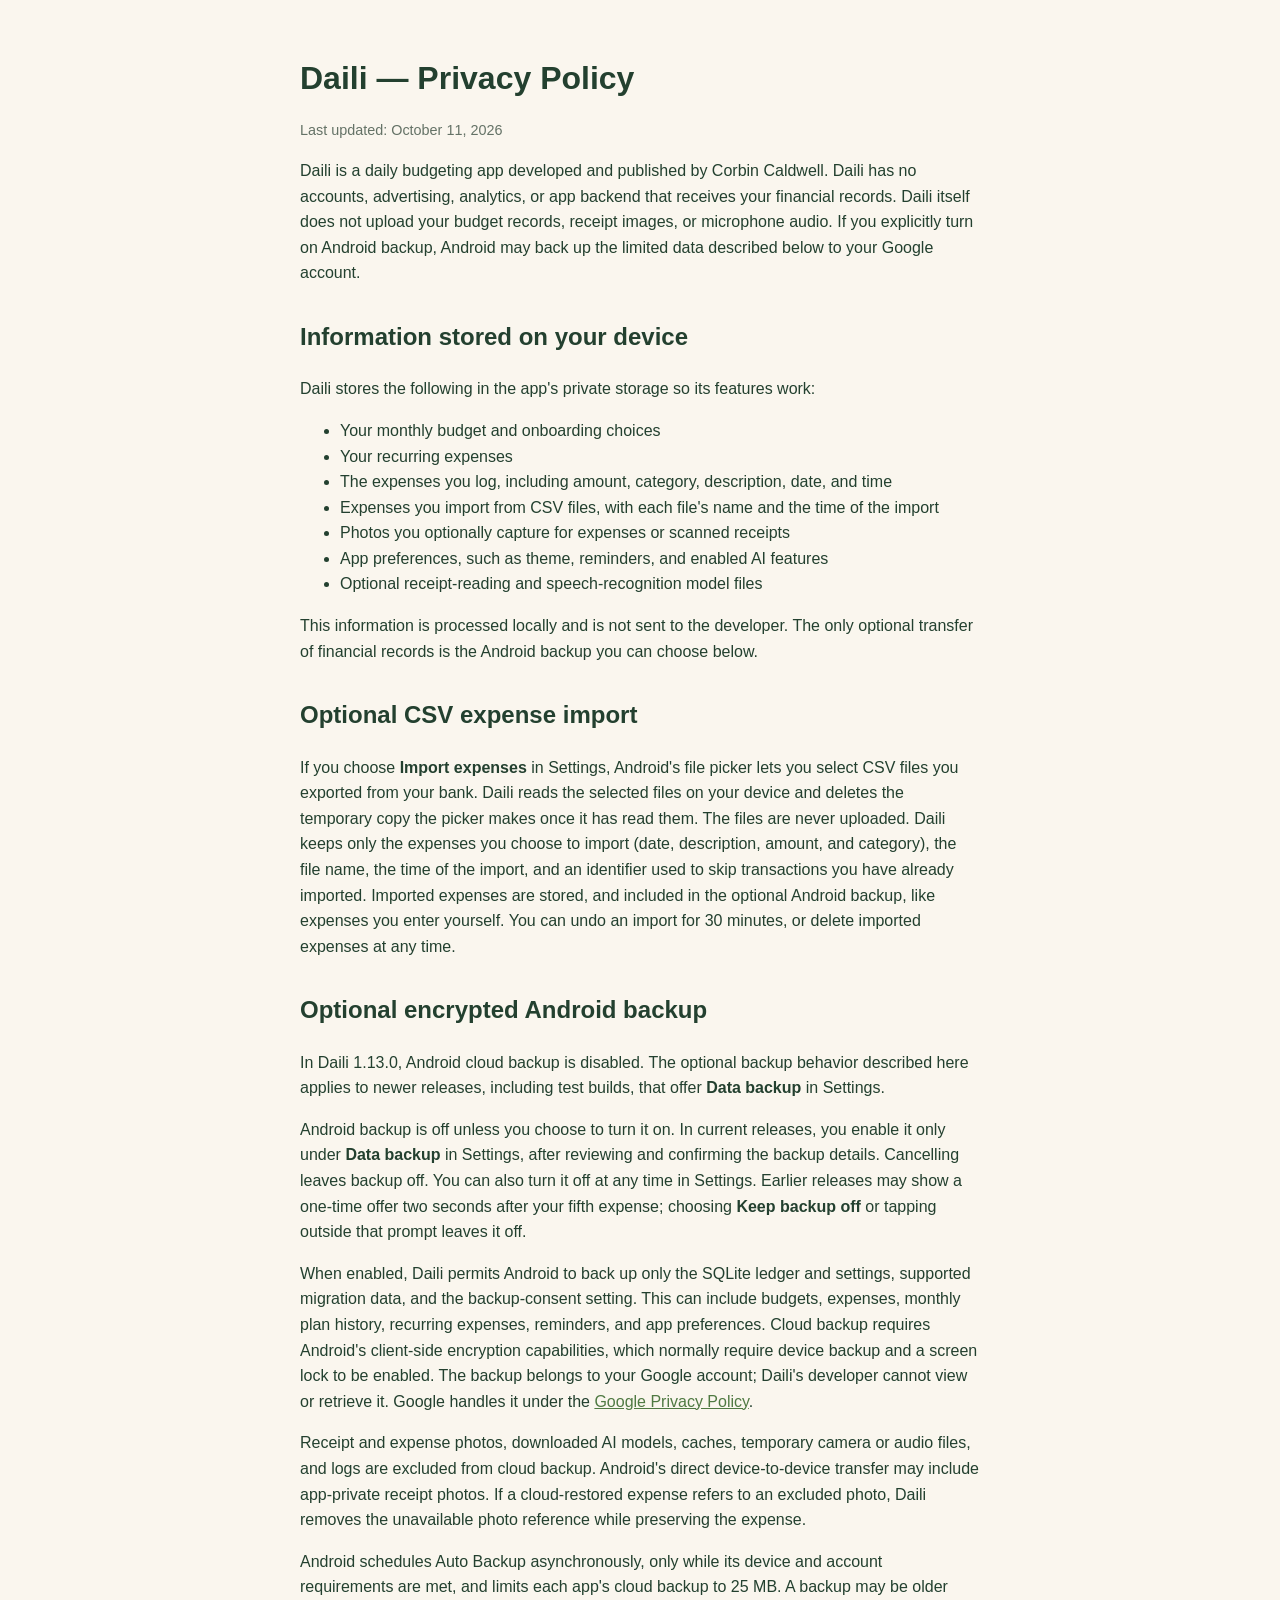
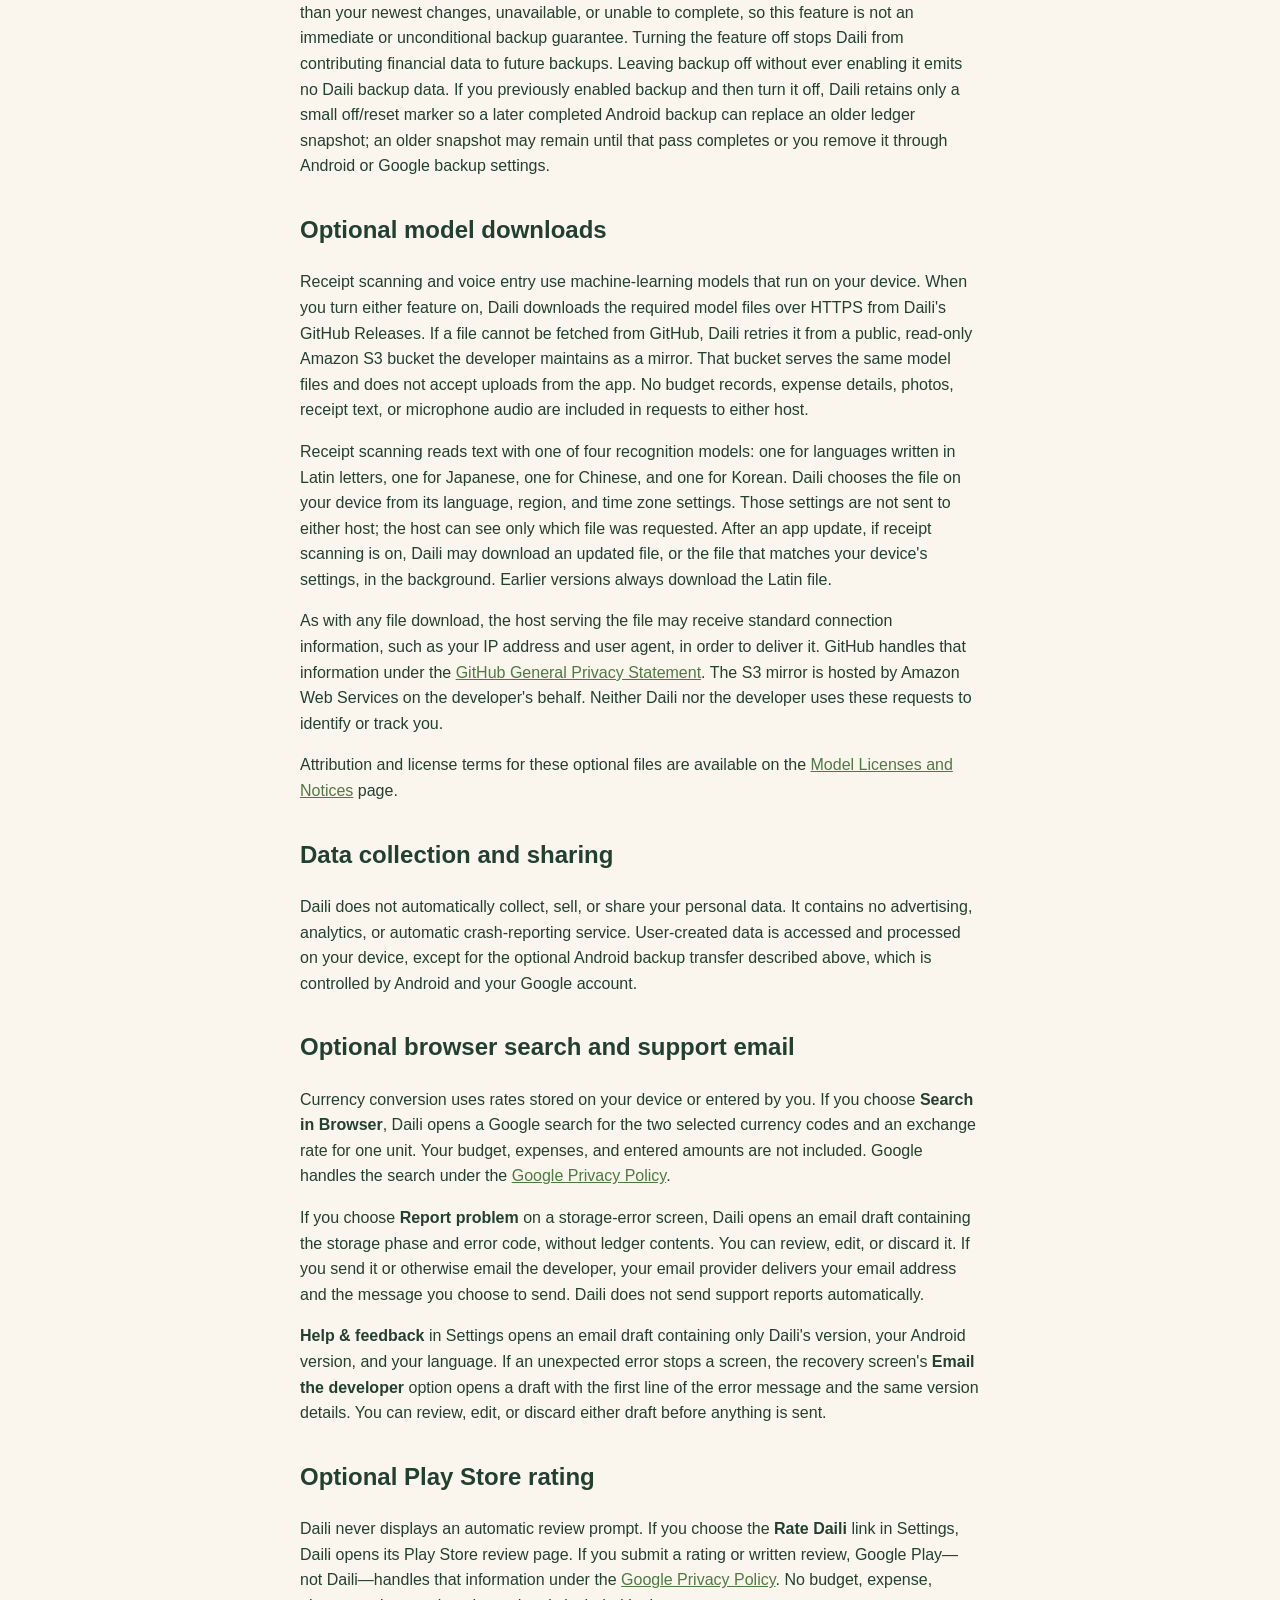
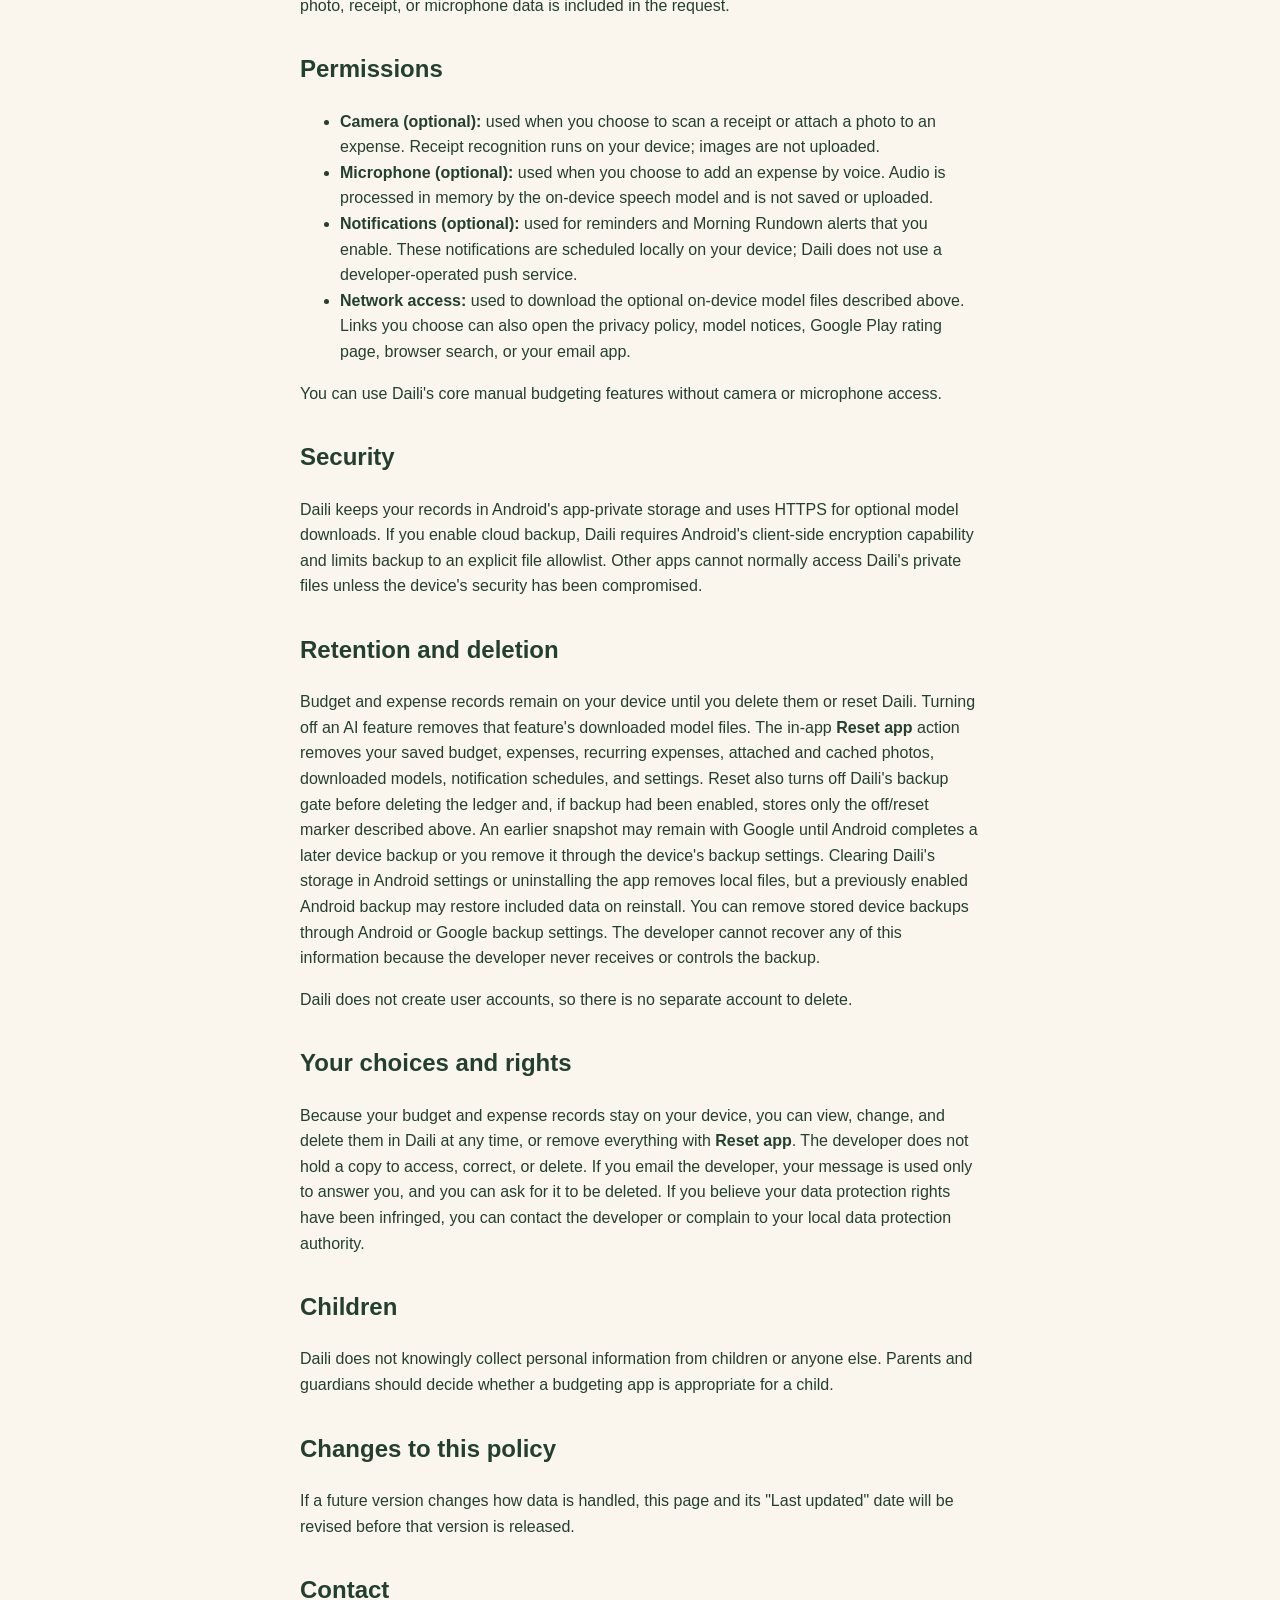
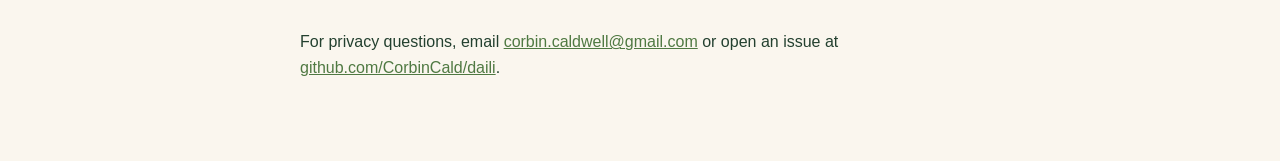
==== commit 7d95ed1e: "Publish receipt language pack disclosures for Daili 1.18.0" ====
--- a/docs/index.html
+++ b/docs/index.html
@@ -22,7 +22,7 @@
 </head>
 <body>
   <h1>Daili — Privacy Policy</h1>
-  <p class="updated">Last updated: September 23, 2026</p>
+  <p class="updated">Last updated: October 11, 2026</p>
 
   <p>
     Daili is a daily budgeting app developed and published by Corbin Caldwell.
@@ -111,6 +111,15 @@
     bucket serves the same model files and does not accept uploads from the app.
     No budget records, expense details, photos,
     receipt text, or microphone audio are included in requests to either host.
+  </p>
+  <p>
+    Receipt scanning reads text with one of four recognition models: one for languages
+    written in Latin letters, one for Japanese, one for Chinese, and one for Korean. Daili chooses the
+    file on your device from its language, region, and time zone settings. Those settings
+    are not sent to either host; the host can see only which file was requested. After
+    an app update, if receipt scanning is on, Daili may download an updated file, or the
+    file that matches your device's settings, in the background. Earlier versions always
+    download the Latin file.
   </p>
   <p>
     As with any file download, the host serving the file may receive standard connection
